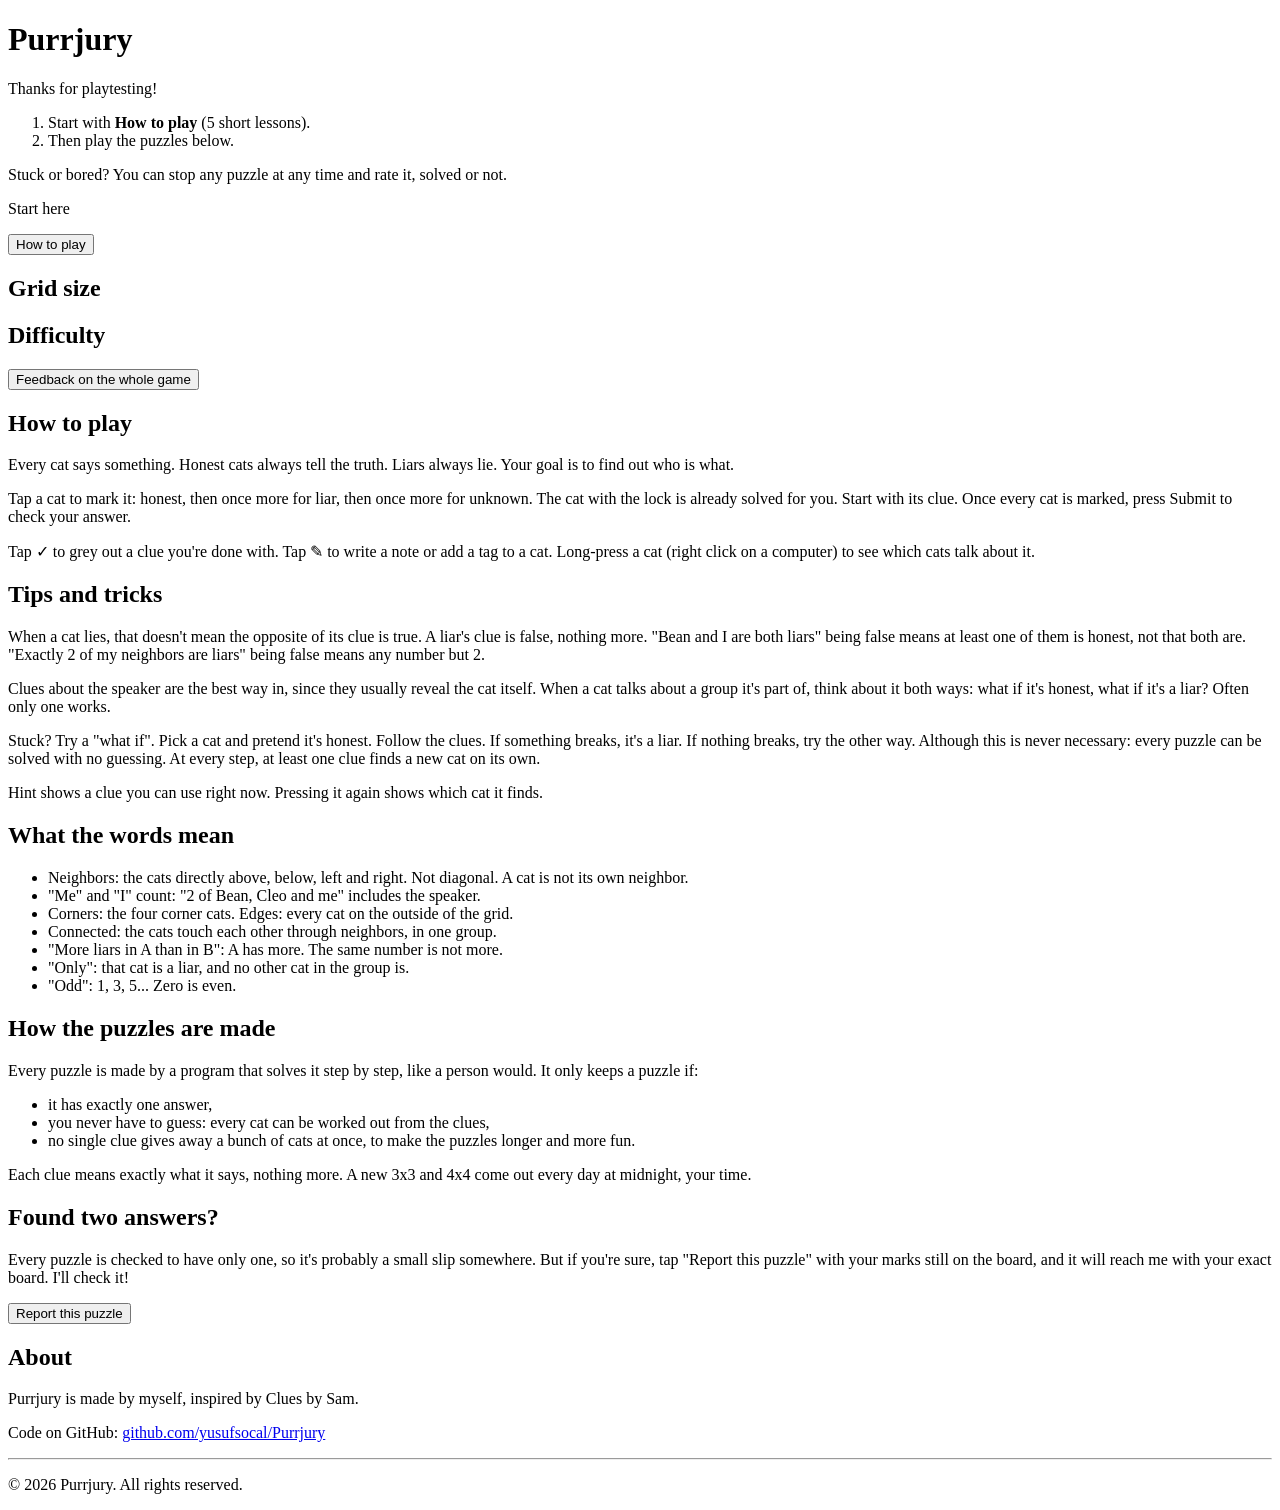
==== web/feedback/index.html @ c2bd9f5a "docs(web): how to play says to press Submit" ====
<!doctype html>
<html lang="en">
<head>
  <base href="../">
  <script>window.PAGE = "feedback";</script>   <!-- made by make_pages.py, edit web/index.html instead -->
  <meta charset="utf-8">
  <meta name="viewport" content="width=device-width, initial-scale=1">
  <title>Purrjury</title>
  <!-- every file gets a new ?v= on each visit, so the browser never uses an old copy (see the scripts at the bottom) -->
  <script>
    const VERSION = Date.now();
    // Which page this is: the daily (this file), or practice/ and feedback/, copies of it made by make_pages.py
    // that set window.PAGE first. Old ?set=feedback links still open the feedback set.
    window.PAGE = window.PAGE || (new URLSearchParams(location.search).get("set") === "feedback" ? "feedback" : "daily");
    document.write(`<link rel="stylesheet" href="style.css?v=${VERSION}">`);
  </script>
</head>
<body>
  <!-- everything you play with, sized to fit the screen on a computer -->
  <div id="screen">
  <header>
    <h1>Purrjury</h1>
  </header>

  <!-- the daily page's first screen: today's two puzzles, your streak and when the next ones come -->
  <section id="home" hidden>
    <p id="home-date"></p>
    <div id="tiles"></div>
    <p id="countdown"></p>
    <div class="home-buttons">
      <button id="past-button">Past days</button>
      <button id="home-how">How to play</button>
    </div>
  </section>

  <!-- the daily page's past days: a month at a time, tap a day to see your times and play it -->
  <section id="past" hidden>
    <div class="past-nav">
      <button id="past-prev" title="Previous month">&larr;</button>
      <b id="past-month"></b>
      <button id="past-next" title="Next month">&rarr;</button>
    </div>
    <div id="calendar"></div>
    <div id="past-day"></div>
    <button id="past-back">Back to today</button>
  </section>

  <!-- practice and feedback pages' first screen: pick a grid size and a difficulty -->
  <section id="menu" hidden>
    <!-- only in the feedback set (index.html?set=feedback): tutorial first, and they can stop any puzzle -->
    <div id="feedback-note" hidden>
      Thanks for playtesting!
      <ol>
        <li>Start with <b>How to play</b> (5 short lessons).</li>
        <li>Then play the puzzles below.</li>
      </ol>
      Stuck or bored? You can stop any puzzle at any time and rate it, solved or not.
    </div>
    <p id="start-here" hidden>Start here</p>
    <button id="how-to-play">How to play</button>
    <h2>Grid size</h2>
    <div class="choice" id="sizes"></div>
    <h2>Difficulty</h2>
    <div class="choice" id="levels"></div>
    <!-- feedback set only: write anything about the whole game -->
    <button id="general-feedback" hidden>Feedback on the whole game</button>
  </section>

  <section id="game" hidden>
  <nav>
    <button id="menu-button" title="Back to the menu (Escape)">Menu</button>
    <button id="prev" title="Previous puzzle (left arrow)">&larr;</button>
    <span id="info"></span>
    <button id="next" title="Next puzzle (right arrow)">&rarr;</button>
  </nav>

  <!-- the lesson's title, what to do and feedback, only in "How to play" -->
  <div id="lesson" hidden></div>

  <p id="legend"></p>

  <main id="grid"></main>

  <div class="controls">
    <span id="timer">0:00</span>
    <button id="check">Check</button>
    <button id="reset">Reset</button>
    <button id="hint">Hint</button>
    <button id="reveal">Reveal</button>
    <button id="stop" hidden>Stop and rate</button>
  </div>
  <p id="message"></p>
  </section>

  <!-- feedback set: the rating card (renderRating in game.js) and the menu's feedback card (renderGeneral).
       Outside #game, so it can show on the menu too, where #game is hidden. -->
  <div id="rating" hidden></div>
  </div>

  <!-- how to play, below the game so the grid gets the screen -->
  <footer>
    <!-- Brom's texts, all open, one after the other -->
    <div id="info-sections">
    <section>
      <h2>How to play</h2>
      <p>Every cat says something. Honest cats always tell the truth. Liars always lie.
        Your goal is to find out who is what.</p>
      <p>Tap a cat to mark it: honest, then once more for liar, then once more for unknown.
        The cat with the lock is already solved for you. Start with its clue.
        Once every cat is marked, press Submit to check your answer.</p>
      <p>Tap &#10003; to grey out a clue you're done with.
        Tap &#9998; to write a note or add a tag to a cat.
        Long-press a cat (right click on a computer) to see which cats talk about it.</p>
    </section>

    <section>
      <h2>Tips and tricks</h2>
      <p>When a cat lies, that doesn't mean the opposite of its clue is true.
        A liar's clue is false, nothing more. "Bean and I are both liars" being false
        means at least one of them is honest, not that both are.
        "Exactly 2 of my neighbors are liars" being false means any number but 2.</p>
      <p>Clues about the speaker are the best way in, since they usually reveal the cat itself.
        When a cat talks about a group it's part of, think about it both ways:
        what if it's honest, what if it's a liar? Often only one works.</p>
      <p>Stuck? Try a "what if".
        Pick a cat and pretend it's honest. Follow the clues.
        If something breaks, it's a liar. If nothing breaks, try the other way.
        Although this is never necessary: every puzzle can be solved with no guessing.
        At every step, at least one clue finds a new cat on its own.</p>
      <p>Hint shows a clue you can use right now. Pressing it again shows which cat it finds.</p>
    </section>

    <section>
      <h2>What the words mean</h2>
      <ul>
        <li>Neighbors: the cats directly above, below, left and right. Not diagonal. A cat is not its own neighbor.</li>
        <li>"Me" and "I" count: "2 of Bean, Cleo and me" includes the speaker.</li>
        <li>Corners: the four corner cats. Edges: every cat on the outside of the grid.</li>
        <li>Connected: the cats touch each other through neighbors, in one group.</li>
        <li>"More liars in A than in B": A has more. The same number is not more.</li>
        <li>"Only": that cat is a liar, and no other cat in the group is.</li>
        <li>"Odd": 1, 3, 5... Zero is even.</li>
      </ul>
    </section>

    <section>
      <h2>How the puzzles are made</h2>
      <p>Every puzzle is made by a program that solves it step by step, like a person would.
        It only keeps a puzzle if:</p>
      <ul>
        <li>it has exactly one answer,</li>
        <li>you never have to guess: every cat can be worked out from the clues,</li>
        <li>no single clue gives away a bunch of cats at once, to make the puzzles longer and more fun.</li>
      </ul>
      <p>Each clue means exactly what it says, nothing more.
        A new 3x3 and 4x4 come out every day at midnight, your time.</p>
    </section>

    <section>
      <h2>Found two answers?</h2>
      <p>Every puzzle is checked to have only one, so it's probably a small slip
        somewhere. But if you're sure, tap "Report this puzzle" with your marks
        still on the board, and it will reach me with your exact board. I'll check it!</p>
      <!-- sends the puzzle and your marks to the sheet (reportPuzzle in game.js) -->
      <p><button id="report">Report this puzzle</button> <span id="report-status"></span></p>
    </section>

    <section>
      <h2>About</h2>
      <p>Purrjury is made by myself, inspired by Clues by Sam.</p>
      <p>Code on GitHub: <a href="https://github.com/yusufsocal/Purrjury">github.com/yusufsocal/Purrjury</a></p>
    </section>
    </div>
  <hr class="divider">
  <p class="rights">&copy; 2026 Purrjury. All rights reserved.</p>
  <p class="version" id="version"></p>
  </footer>

  <script>
    // the daily page loads days.js (which days exist) and this month's puzzles; game.js loads other months
    // when you open past days. Practice plays puzzles.js, the feedback set feedback_puzzles.js.
    if (PAGE === "daily") {
      const now = new Date();
      const month = `${now.getFullYear()}-${String(now.getMonth() + 1).padStart(2, "0")}`;
      document.write(`<script src="daily/days.js?v=${VERSION}"><\/script>`);
      document.write(`<script src="daily/${month}.js?v=${VERSION}"><\/script>`);
    } else {
      const PUZZLE_FILE = PAGE === "feedback" ? "feedback_puzzles.js" : "puzzles.js";
      document.write(`<script src="${PUZZLE_FILE}?v=${VERSION}"><\/script>`);
    }
    document.write(`<script src="tutorial.js?v=${VERSION}"><\/script>`);
    document.write(`<script src="game.js?v=${VERSION}"><\/script>`);
  </script>
</body>
</html>
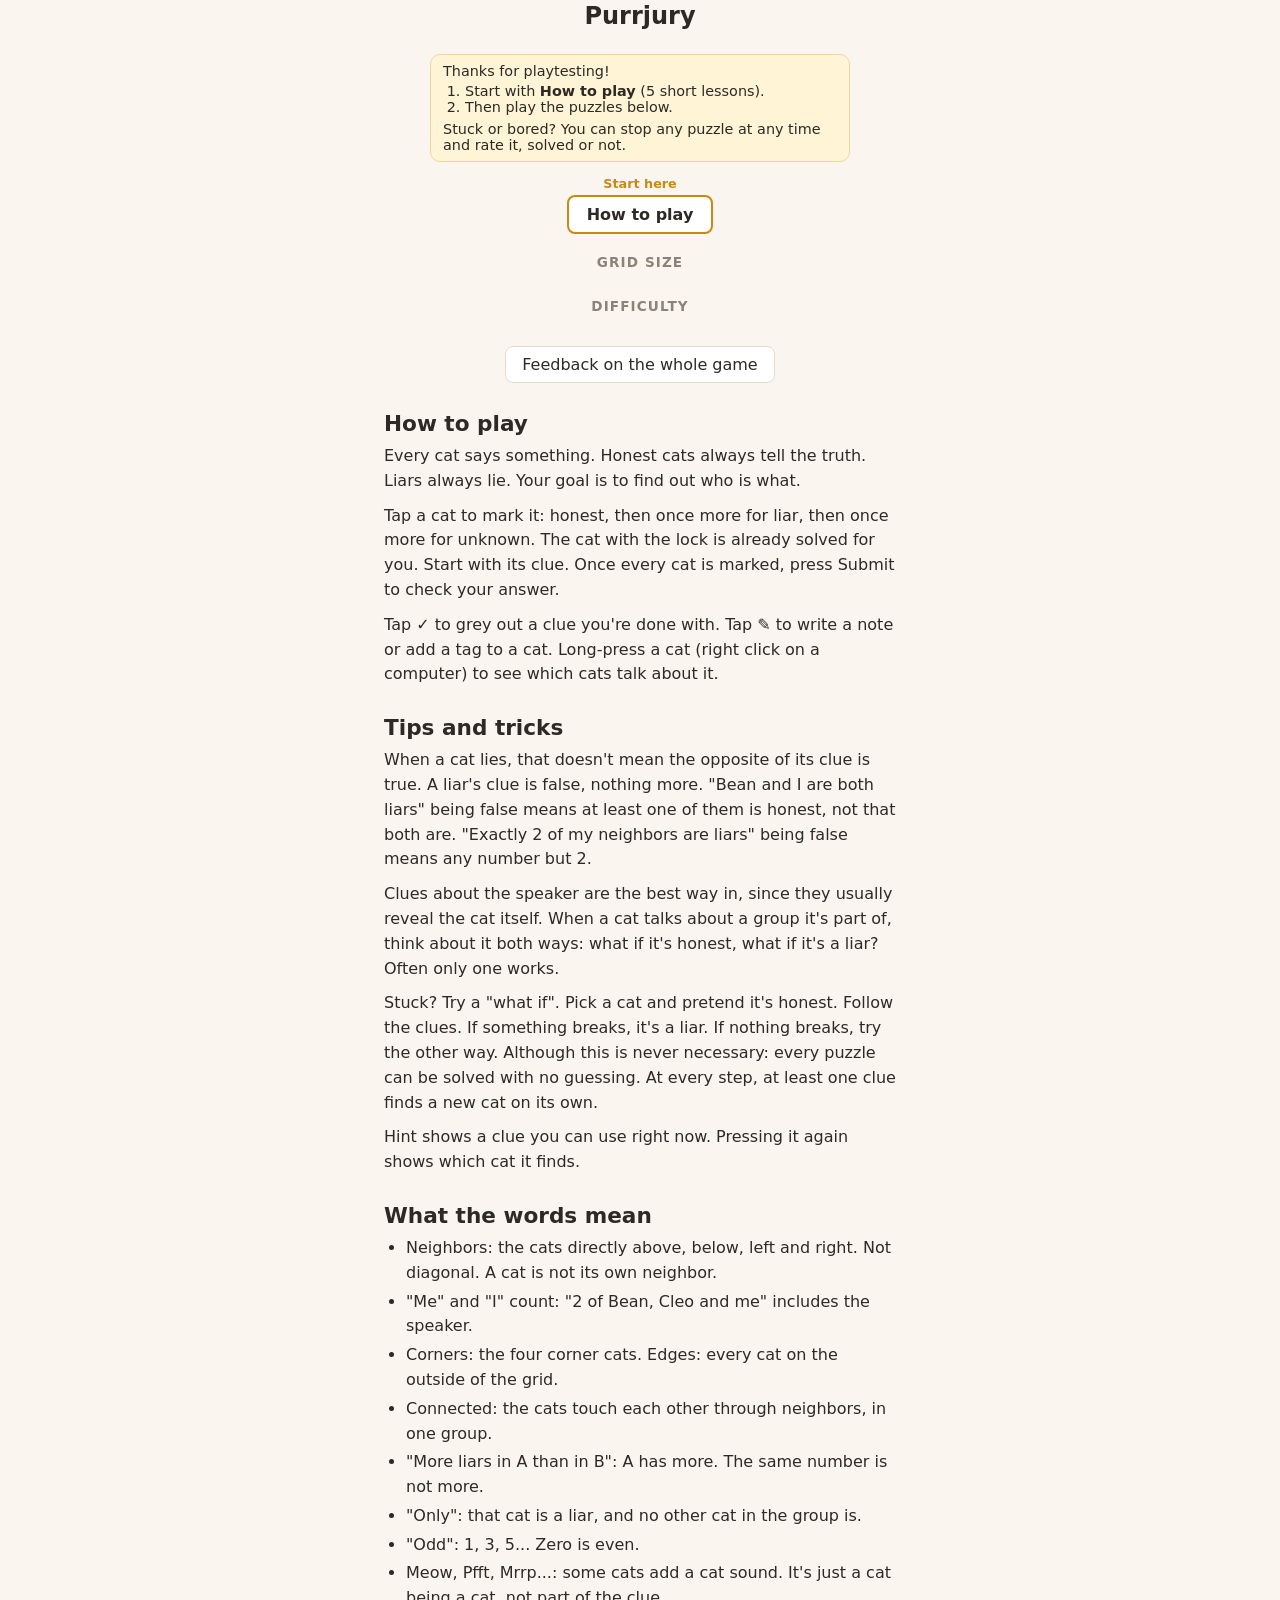
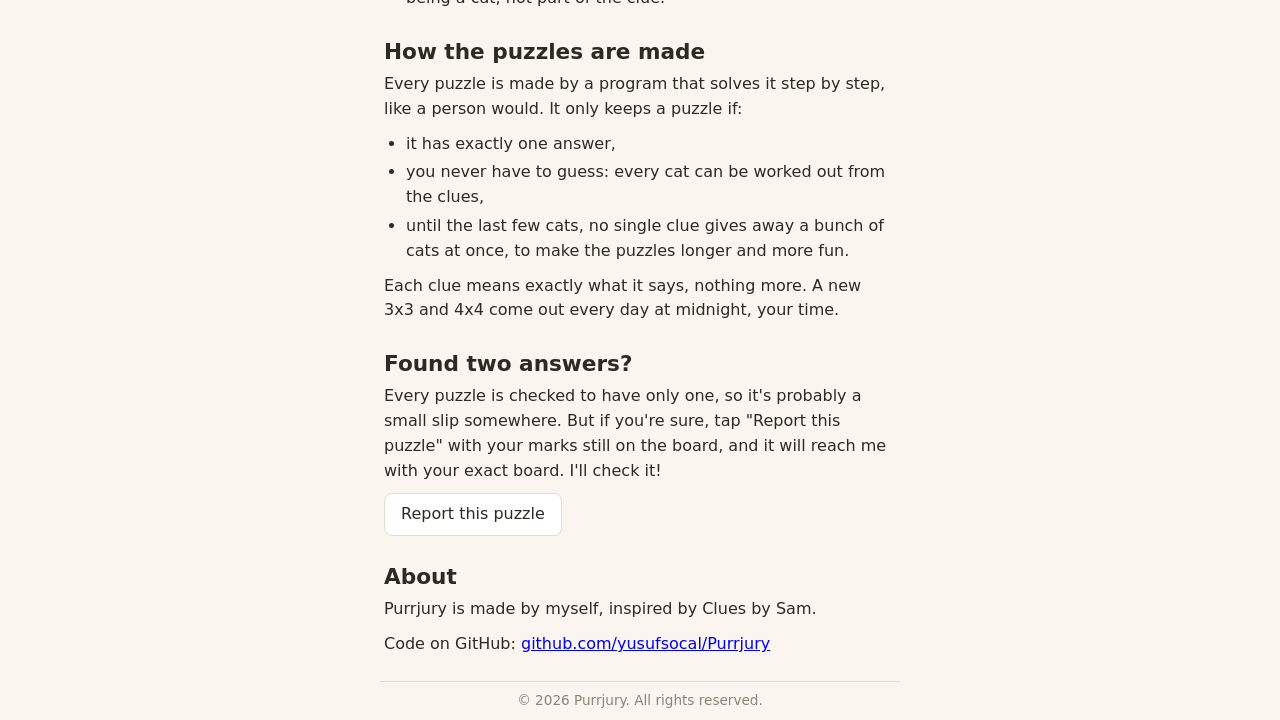
==== commit 7ebb4707: "docs(web): explain cat sounds, puzzles text says the last cats can fall together" ====
--- a/web/feedback/index.html
+++ b/web/feedback/index.html
@@ -92,7 +92,7 @@
   <p id="message"></p>
   </section>
 
-  <!-- feedback set: the rating card (renderRating in game.js) and the menu's feedback card (renderGeneral).
+  <!-- feedback set: the rating card (renderRating in sheet.js) and the menu's feedback card (renderGeneral).
        Outside #game, so it can show on the menu too, where #game is hidden. -->
   <div id="rating" hidden></div>
   </div>
@@ -140,6 +140,7 @@
         <li>"More liars in A than in B": A has more. The same number is not more.</li>
         <li>"Only": that cat is a liar, and no other cat in the group is.</li>
         <li>"Odd": 1, 3, 5... Zero is even.</li>
+        <li>Meow, Pfft, Mrrp...: some cats add a cat sound. It's just a cat being a cat, not part of the clue.</li>
       </ul>
     </section>
 
@@ -150,7 +151,7 @@
       <ul>
         <li>it has exactly one answer,</li>
         <li>you never have to guess: every cat can be worked out from the clues,</li>
-        <li>no single clue gives away a bunch of cats at once, to make the puzzles longer and more fun.</li>
+        <li>until the last few cats, no single clue gives away a bunch of cats at once, to make the puzzles longer and more fun.</li>
       </ul>
       <p>Each clue means exactly what it says, nothing more.
         A new 3x3 and 4x4 come out every day at midnight, your time.</p>
@@ -161,7 +162,7 @@
       <p>Every puzzle is checked to have only one, so it's probably a small slip
         somewhere. But if you're sure, tap "Report this puzzle" with your marks
         still on the board, and it will reach me with your exact board. I'll check it!</p>
-      <!-- sends the puzzle and your marks to the sheet (reportPuzzle in game.js) -->
+      <!-- sends the puzzle and your marks to the sheet (reportPuzzle in sheet.js) -->
       <p><button id="report">Report this puzzle</button> <span id="report-status"></span></p>
     </section>
 
@@ -177,7 +178,7 @@
   </footer>
 
   <script>
-    // the daily page loads days.js (which days exist) and this month's puzzles; game.js loads other months
+    // the daily page loads days.js (which days exist) and this month's puzzles; daily.js loads other months
     // when you open past days. Practice plays puzzles.js, the feedback set feedback_puzzles.js.
     if (PAGE === "daily") {
       const now = new Date();
@@ -189,7 +190,10 @@
       document.write(`<script src="${PUZZLE_FILE}?v=${VERSION}"><\/script>`);
     }
     document.write(`<script src="tutorial.js?v=${VERSION}"><\/script>`);
-    document.write(`<script src="game.js?v=${VERSION}"><\/script>`);
+    // the game, split by topic. They share everything like one file, so the order matters: main.js starts the page
+    for (const file of ["state", "lessons", "board", "hints", "daily", "sheet", "main"]) {
+      document.write(`<script src="${file}.js?v=${VERSION}"><\/script>`);
+    }
   </script>
 </body>
 </html>
